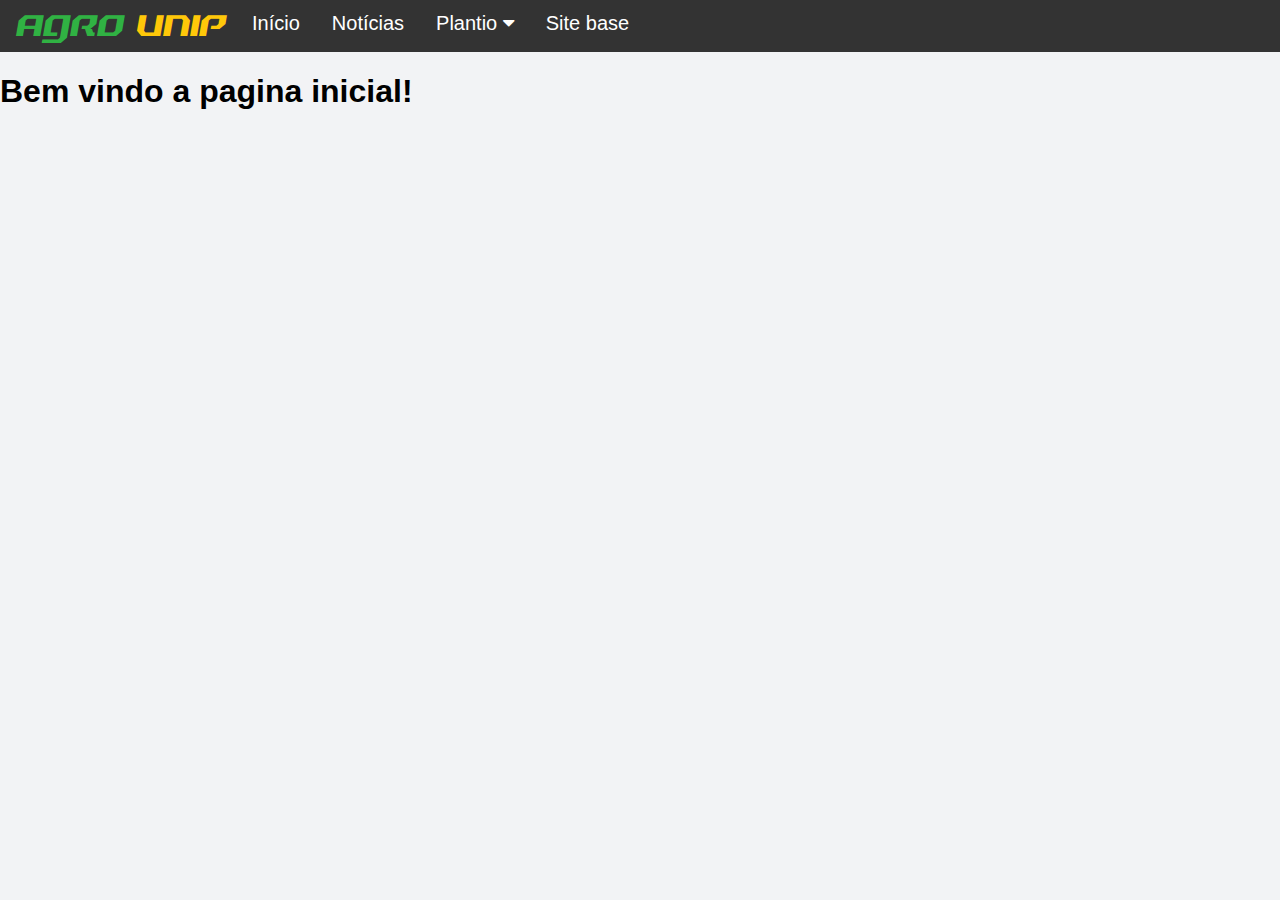
==== index.html @ ce5c4c53 "Merge pull request #2 from Redspe/main" ====
<!DOCTYPE html>
<html lang="pt-br">
<head>
    <meta charset="UTF-8">
    <meta http-equiv="X-UA-Compatible" content="IE=edge">
    <meta name="viewport" content="width=device-width, initial-scale=1.0">
    <link href="/styles/style-index.css" rel="stylesheet">
    <link rel="stylesheet" href="https://cdnjs.cloudflare.com/ajax/libs/font-awesome/4.7.0/css/font-awesome.min.css">
    <title>AgroUnip - Trabalho APS - pág.01</title>
</head>
<body>
    <div class="navbar">
        <a href="/index.html" style="all: unset;">
            <div class="divLogo">
                AgRO <div class="logoUnip">UNIP</div>
            </div>
        </a>
        <a href="/index.html">Início</a>
        <a href="/html/noticias.html">Notícias</a>
        <div class="dropdown">
            <button class="dropbtn">Plantio
                <i class="fa fa-caret-down"></i>
                <i class="fa fa-caret-up"></i>
            </button>
            <div class="dropdown-content">
                <a href="/html/calendarios.html">Calendários</a>
                <a href="/html/preparos.html">Preparos</a>
                <a href="/html/sementes.html">Sementes</a>
                <a href="/html/tecnicas.html">Técnicas</a>
            </div>
        </div>
        <a href="/html/base.html">Site base</a>
    </div>
    <h1 class="titulo">Bem vindo a pagina inicial!</h1>
</body>
</html>
---- styles/style-index.css ----
body {
    margin: auto;
    background-color: #f2f3f5;
    max-width: 2200px;
    font-family: 'Segoe UI', Tahoma, Geneva, Verdana, sans-serif;
}

@font-face {
    font-family: RealityHyper;
    src: url(/fonts/RealityHyperRegular.ttf);
}

@media (min-width:2099px) {
    #us_grid_1 .w-grid-item {
        width: calc(16.6666% - 15px)
    }
}

@media (max-width:2099px) {
    #us_grid_1 .w-grid-item {
        width: calc(16.6666% - 15px)
    }
}

@media (max-width:1799px) {
    #us_grid_1 .w-grid-item {
        width: calc(20% - 15px)
    }
}

@media (max-width:1499px) {
    #us_grid_1 .w-grid-item {
        width: calc(25% - 15px)
    }
}

@media (max-width:1199px) {
    #us_grid_1 .w-grid-item {
        width: calc(33.3333% - 15px)
    }
}

@media (max-width: 899px) {
    #us_grid_1 .w-grid-item {
        width: calc(50% - 15px);
    }
}

@media (max-width: 599px) {
    #us_grid_1 .w-grid-item {
        width: calc(100% - 15px);
        padding: 0;
        margin-bottom: 10px;
    }
}

@media (max-width: 609px) { /* Modo celular */
    #navbar .navbar-desktop {
        display: none;
    } 
    #navbar .navbar-mobile {
        display: block;
    }
    body {
        /* tirar a barra de rolagem */
    }
    body .navbar {
        position: fixed;
    }
    body .main {
        padding-top: 52px;
    }
}

.navbar-mobile {
    display: none;
    color: red;
}

.w-nav-control { /* ESSA MERDA N PERDE A HERANÇAAAAAAAAAAAAAAAAA  */
    /* EU QUERO MUDAR AS COISA E N VAIIIIIIIIIIIII */
    display: block;
    padding: 0 0 0 0;
    background-color: red;
    float: right;
    font-size: 280px;
    inherits: false;
}

.divLogo {
    display: inline;
    font-family: RealityHyper;
    font-size: 36px;
    float: left;
    margin: 5px 10px 5px 8px;
    color: #30b243;
}

.logoUnip {
    display: inline;
    color: #ffc809;
}

.navbar {
    padding: 0px 8px;
    overflow: hidden;
    background-color: #333;
    font-family: 'Segoe UI', Tahoma, Geneva, Verdana, sans-serif;
    width: 100%;
}

.navbar a {
    float: left;
    font-size: 20px;
    color: white;
    text-align: center;
    padding: 12px 16px 14px 16px;
    text-decoration: none;
}

.dropdown {
    float: left;
    overflow: hidden;
}

.dropdown .dropbtn {
    font-size: 20px;
    border: none;
    outline: none;
    color: white;
    padding: 12px 16px 14px 16px;
    background-color: inherit;
    font-family: inherit;
    margin: 0;
}

.navbar a:hover,
.dropdown:hover .dropbtn {
    background-color: #30b243;
}

.dropdown-content {
    display: none;
    position: absolute;
    background-color: #f9f9f9;
    min-width: 160px;
    box-shadow: 0px 8px 16px 0px rgba(0, 0, 0, 0.2);
    z-index: 1;
}

.dropdown-content a {
    float: none;
    color: black;
    padding: 12px 16px;
    text-decoration: none;
    display: block;
    text-align: left;
}

.dropdown-content a:hover {
    background-color: #ddd;
}

.dropdown:hover .dropdown-content {
    display: block;
}

.dropdown:hover .fa-caret-down {
    display: none;
}

.dropdown:hover .fa-caret-up {
    display: inline;
}

.dropdown .fa-caret-up {
    display: none;
}

.navLogo {
    height: 28px;
    margin: 10px 10px 0px 8px;
    float: left;
}

.w-grid-list {
    display: flex;
    flex-wrap: wrap;
    justify-content: center;
}

.card {
    max-width: 350px;
    max-height: 400px;
    border-radius: 0.5rem;
    background-color: #fff;
    box-shadow: 0 0.03rem 0.06rem rgba(0, 0, 0, 0.1),
        0 0.1rem 0.3rem rgba(0, 0, 0, 0.1);
    border: 1px solid transparent;
    display: inline-block;
    margin: 4px;
}

.content {
    padding: 1.1rem;
}

.image {
    border-radius: 0.5rem 0.5rem 0 0;
    object-fit: cover;
    width: 100%;
    height: 160px;
    background-color: rgb(239, 205, 255);
}

.card-title {
    color: #111827;
    font-size: 1.125rem;
    line-height: 1.55rem;
    font-weight: 600;
    text-decoration: none;
    transition: .3s;
}

.card-title:hover {
    color: #30b243;
    transition: .2s;
}

.card-description {
    margin-top: 0.5rem;
    color: #6B7280;
    font-size: 0.875rem;
    line-height: 1.25rem;
}

.card-date {
    font-size: 0.8rem;
    color: #1b1b1b;
}

/*
.action {
    display: inline-flex;
    margin-top: 1rem;
    color: #ffffff;
    font-size: 0.875rem;
    line-height: 1.25rem;
    font-weight: 500;
    align-items: center;
    gap: 0.25rem;
    background-color: #2563EB;
    padding: 4px 8px;
    border-radius: 4px;
}
*/
.action span {
    transition: .3s ease;
}

.action:hover span {
    transform: translateX(4px);
}
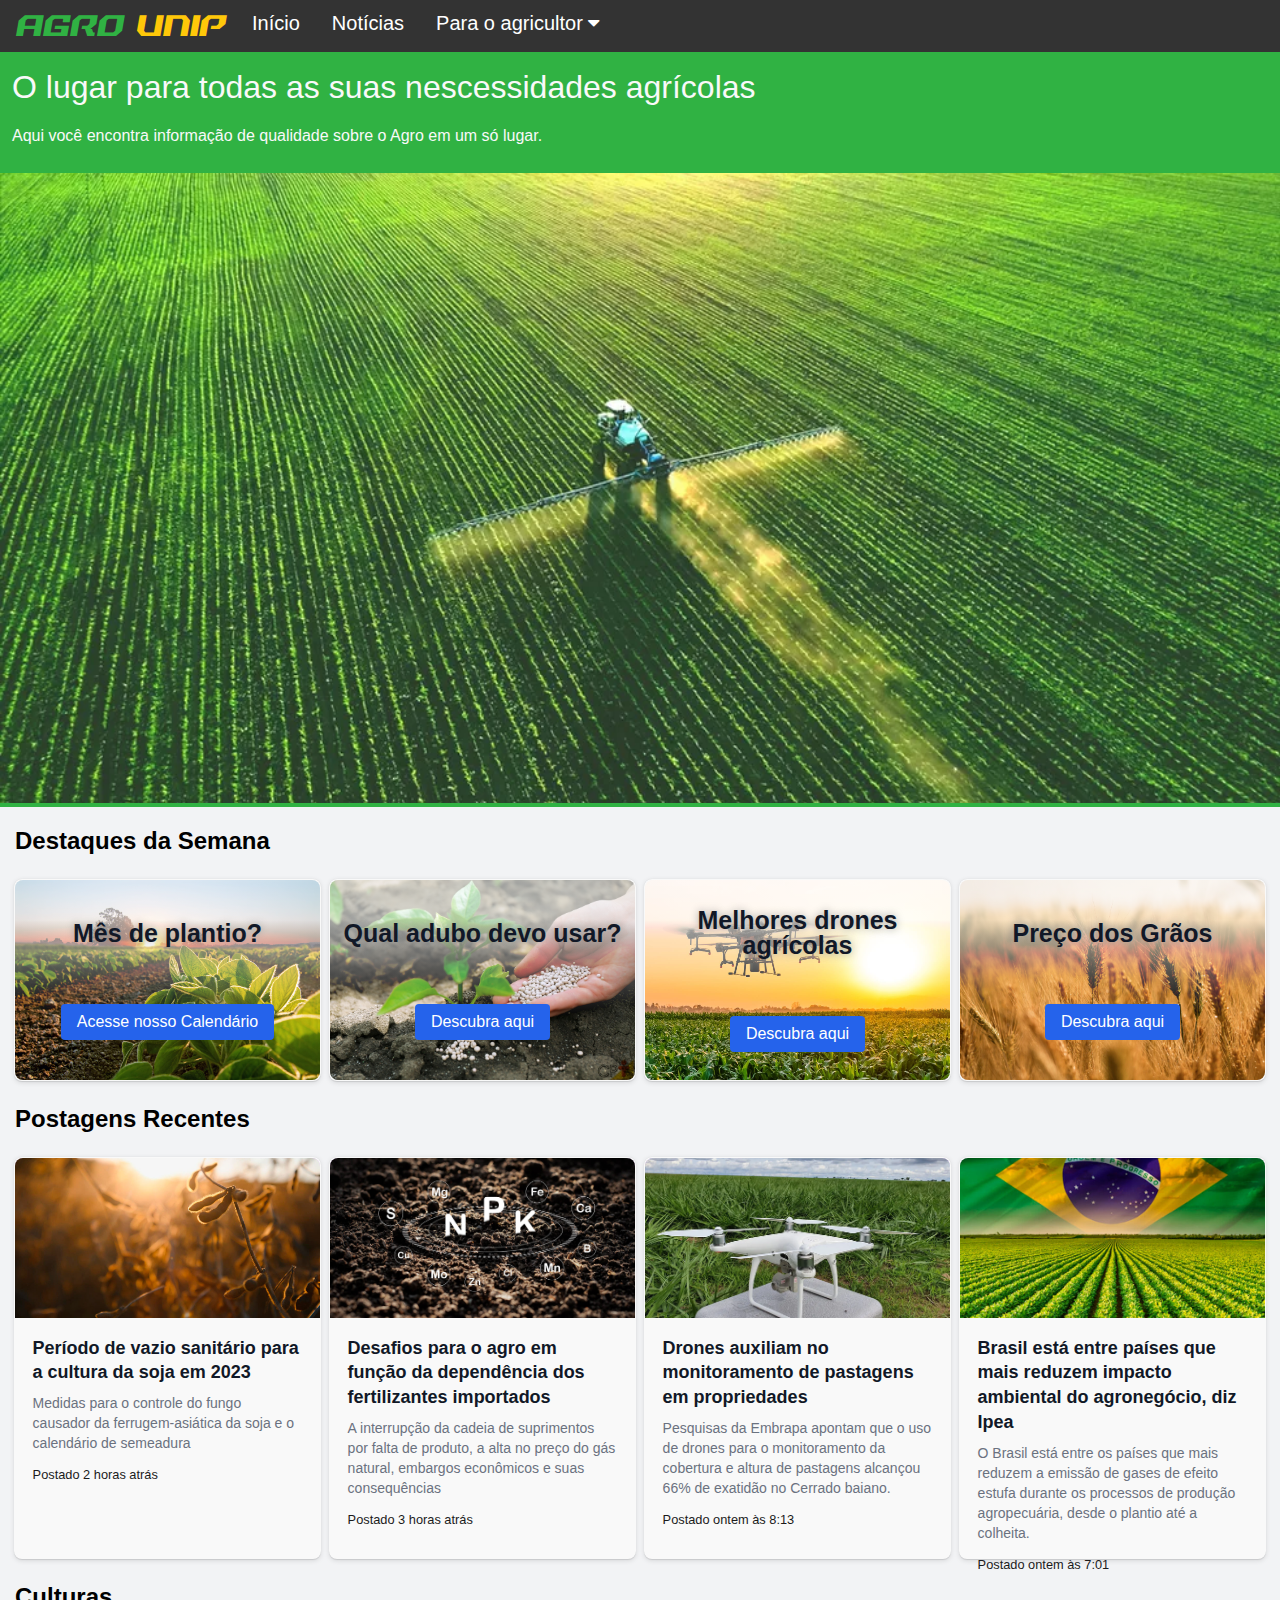
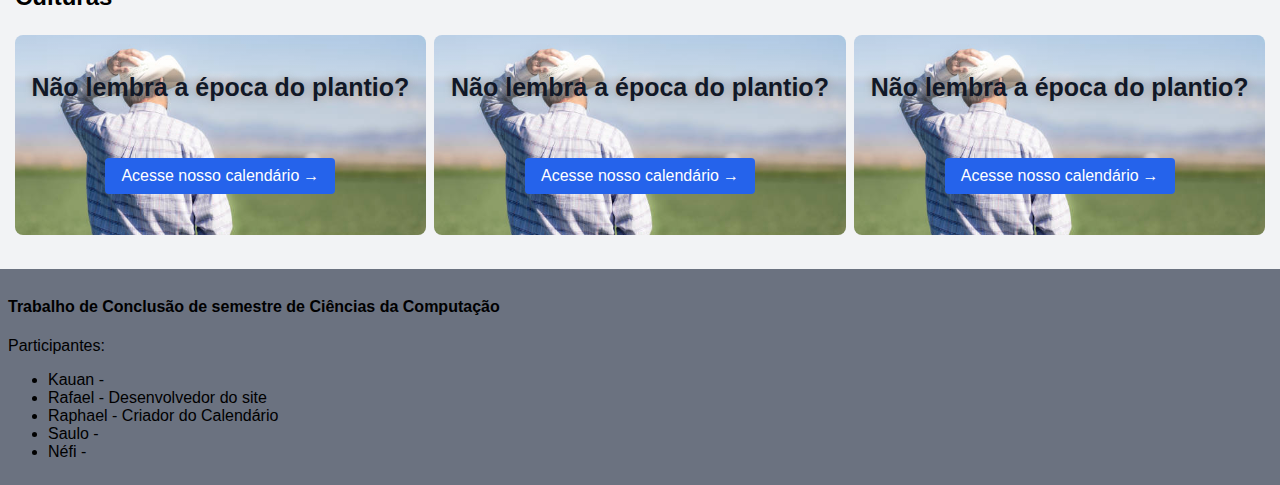
==== commit 80057567: "Merge pull request #3 from Redspe/main" ====
--- a/index.html
+++ b/index.html
@@ -1,36 +1,345 @@
 <!DOCTYPE html>
 <html lang="pt-br">
+
 <head>
-    <meta charset="UTF-8">
-    <meta http-equiv="X-UA-Compatible" content="IE=edge">
-    <meta name="viewport" content="width=device-width, initial-scale=1.0">
-    <link href="/styles/style-index.css" rel="stylesheet">
-    <link rel="stylesheet" href="https://cdnjs.cloudflare.com/ajax/libs/font-awesome/4.7.0/css/font-awesome.min.css">
-    <title>AgroUnip - Trabalho APS - pág.01</title>
+  <meta charset="UTF-8">
+  <meta http-equiv="X-UA-Compatible" content="IE=edge">
+  <meta name="viewport" content="width=device-width, initial-scale=1.0">
+  <link href="/styles/style-index.css" rel="stylesheet">
+  <link rel="stylesheet" href="https://cdnjs.cloudflare.com/ajax/libs/font-awesome/4.7.0/css/font-awesome.min.css">
+  <script src="/js/script.js" type="module"></script>
+  <title>AgroUnip - Trabalho APS - pág.01</title>
 </head>
+
 <body>
-    <div class="navbar">
-        <a href="/index.html" style="all: unset;">
-            <div class="divLogo">
-                AgRO <div class="logoUnip">UNIP</div>
-            </div>
-        </a>
-        <a href="/index.html">Início</a>
-        <a href="/html/noticias.html">Notícias</a>
-        <div class="dropdown">
-            <button class="dropbtn">Plantio
-                <i class="fa fa-caret-down"></i>
-                <i class="fa fa-caret-up"></i>
-            </button>
-            <div class="dropdown-content">
-                <a href="/html/calendarios.html">Calendários</a>
-                <a href="/html/preparos.html">Preparos</a>
-                <a href="/html/sementes.html">Sementes</a>
-                <a href="/html/tecnicas.html">Técnicas</a>
-            </div>
-        </div>
-        <a href="/html/base.html">Site base</a>
-    </div>
-    <h1 class="titulo">Bem vindo a pagina inicial!</h1>
+  <!--  -->
+  <div class="navbar" id="navbar">
+    <a href="/index.html" style="all: unset;">
+      <div class="divLogo" id="logoo">
+        AGRO <div class="logoUnip">UNIP</div>
+      </div>
+    </a>
+    <div class="navbar-desktop">
+      <a href="/index.html" id="inicio">Início</a>
+      <a href="/html/noticias.html">Notícias</a>
+      <div class="dropdown">
+        <button class="dropbtn">Para o agricultor
+          <i class="fa fa-caret-down"></i>
+          <i class="fa fa-caret-up"></i>
+        </button>
+        <div class="dropdown-content">
+          <a href="#recentes">Postagens</a>
+          <a href="#culturas">Culturas</a>
+          <a href="/html/sementes.html">Sementes</a>
+          <a href="/html/tecnicas.html">Técnicas</a>
+        </div>
+      </div>
+    </div>
+    <div class="navbar-mobile">
+      <button class="w-nav-control fa fa-navicon" id="btnMenu"></button>
+      <div class="dropdown-content" id="ddContent" style="display: none;">
+          <a href="#recentes">Postagens</a>
+          <a href="#culturas">Culturas</a>
+          <a href="/html/sementes.html">Sementes</a>
+          <a href="/html/tecnicas.html">Técnicas</a>
+        </div>
+    </div>
+  </div>
+  <main class="main">
+
+    <div class="welcome">
+      <div class="welcome-content">
+        <div class="welcome-text">
+          <h1>O lugar para todas as suas nescessidades agrícolas</h1>
+          <p>Aqui você encontra informação de qualidade sobre o Agro em um só lugar.</p>
+        </div>
+        <img src="/media/inicio.webp">
+      </div>
+    </div>
+
+    <div class="page-content destaques" id="destaques">
+      <h2>Destaques da Semana</h2>
+
+      <div class="w-grid-list" id="us_grid_1">
+
+        <div class="card w-grid-item size_1x1" id="destaque-a">
+          <div class="content-over a">
+            <span class="large-card-title">
+              Mês de plantio?
+            </span>
+            <br>
+            <a href="/html/calendarios.html" class="action" style="text-decoration: none;">
+              Acesse nosso Calendário
+            </a>
+          </div>
+        </div>
+
+        <div class="card w-grid-item size_1x1" id="destaque-b">
+          <div class="content-over b">
+            <span class="large-card-title">
+              Qual adubo devo usar?
+            </span>
+            <br>
+            <a href="/html/calendarios.html" class="action" style="text-decoration: none;">
+              Descubra aqui
+            </a>
+          </div>
+        </div>
+
+        <div class="card w-grid-item size_1x1" id="destaque-c">
+          <div class="content-over c">
+            <span class="large-card-title">
+              Melhores drones agrícolas
+            </span>
+            <br>
+            <a href="/html/calendarios.html" class="action" style="text-decoration: none;">
+              Descubra aqui
+            </a>
+          </div>
+        </div>
+
+        <div class="card w-grid-item size_1x1" id="destaque-d">
+          <div class="content-over d">
+            <span class="large-card-title">
+              Preço dos Grãos
+            </span>
+            <br>
+            <a href="/html/calendarios.html" class="action" style="text-decoration: none;">
+              Descubra aqui
+            </a>
+          </div>
+        </div>
+
+        <div class="card w-grid-item size_1x1" id="destaque-e">
+          <div class="content-over e">
+            <span class="large-card-title">
+              Agro 4.0
+            </span>
+            <br>
+            <a href="/html/calendarios.html" class="action" style="text-decoration: none;">
+              Saiba Mais
+            </a>
+          </div>
+        </div>
+
+        <div class="card w-grid-item size_1x1" id="destaque-f">
+          <div class="content-over f">
+            <span class="large-card-title">
+              Chuva, Geada e Baixas Temperaturas
+            </span>
+            <br>
+            <a href="/html/calendarios.html" class="action" style="text-decoration: none;">
+              Prepare-se
+            </a>
+          </div>
+        </div>
+      </div>
+
+    </div>
+
+    <div class="page-content recentes" id="recentes">
+      <h2>Postagens Recentes</h2>
+      <div class="w-grid-list" id="us_grid_1">
+
+        <article class="card w-grid-item recente-a">
+          <div class="image"><a href="/html/noticias/1.html"><img src="/media/noticia1.jpg" alt="foto de soja"
+                class="image"></a></div>
+          <div class="content">
+            <a href="/html/noticias/1.html" style="text-decoration: none;">
+              <span class="card-title">
+                Período de vazio sanitário para a cultura da soja em 2023
+              </span>
+            </a>
+
+            <p class="card-description">
+              Medidas para o controle do fungo causador
+              da ferrugem-asiática da soja e o calendário de semeadura
+            </p>
+
+            <p class="card-date">
+              Postado 2 horas atrás
+            </p>
+          </div>
+        </article>
+
+        <article class="card w-grid-item recente-b">
+          <div class="image"><a href="/html/noticias/1.html"><img src="/media/noticia2.jpg" alt="nutrientes do solo"
+                class="image"></a></div>
+          <div class="content">
+            <a href="/html/noticias/2.html" style="text-decoration: none;">
+              <span class="card-title">
+                Desafios para o agro em função da dependência dos fertilizantes importados
+              </span>
+            </a>
+
+            <p class="card-description">
+              A interrupção da cadeia de suprimentos por falta de produto, a alta
+              no preço do gás natural, embargos econômicos e suas consequências
+            </p>
+
+            <p class="card-date">
+              Postado 3 horas atrás
+            </p>
+          </div>
+        </article>
+
+        <article class="card w-grid-item recente-c">
+          <div class="image"><a href="/html/noticias/1.html"><img src="/media/agro-drone.webp"
+                class="image"></a>
+          </div>
+          <div class="content">
+            <a href="/html/noticias/1.html" style="text-decoration: none;">
+              <span class="card-title">
+                Drones auxiliam no monitoramento de pastagens em propriedades
+              </span>
+            </a>
+
+            <p class="card-description">
+              Pesquisas da Embrapa apontam que o uso de drones para o monitoramento da 
+              cobertura e altura de pastagens alcançou 66% de exatidão no Cerrado baiano.
+            </p>
+
+            <p class="card-date">
+              Postado ontem às 8:13
+            </p>
+          </div>
+        </article>
+
+        <article class="card w-grid-item recente-d">
+          <div class="image"><a href="/html/noticias/1.html"><img src="/media/brasiL_agro.jpg"
+                class="image"></a>
+          </div>
+          <div class="content">
+            <a href="/html/noticias/1.html" style="text-decoration: none;">
+              <span class="card-title">
+                Brasil está entre países que mais reduzem impacto ambiental do agronegócio, diz Ipea
+              </span>
+            </a>
+
+            <p class="card-description">
+              O Brasil está entre os países que mais reduzem a emissão de gases de efeito estufa 
+              durante os processos de produção agropecuária, desde o plantio até a colheita.
+            </p>
+
+            <p class="card-date">
+              Postado ontem às 7:01
+            </p>
+          </div>
+        </article>
+
+        <article class="card w-grid-item recente-e">
+          <div class="image"><a href="/html/noticias/1.html"><img src="/media/agro-campanha.jpg"
+                class="image"></a>
+          </div>
+          <div class="content">
+            <a href="/html/noticias/1.html" style="text-decoration: none;">
+              <span class="card-title">
+                Com 30 mil vagas abertas, agro investe para tentar virar 'paixão nacional'
+              </span>
+            </a>
+
+            <p class="card-description">
+              70% da população tem uma percepção positiva do agronegócio nacional. E os 30% restantes? 
+              Como fazer com que esse número de simpatizantes cresça?
+            </p>
+
+            <p class="card-date">
+              Postado 2 dias atrás
+            </p>
+          </div>
+        </article>
+        
+        <article class="card w-grid-item recente-f">
+          <div class="image"><a href="/html/noticias/1.html"><img src="/media/plantacao-de-soja-03.jpg"
+                class="image"></a>
+          </div>
+          <div class="content">
+            <a href="/html/noticias/1.html" style="text-decoration: none;">
+              <span class="card-title">
+                Período de vazio sanitário para a cultura da soja em 2023
+              </span>
+            </a>
+
+            <p class="card-description">
+              O vazio sanitário como medida para o controle do fungo causador
+              da ferrugem-asiática da soja e o calendário de semeadura
+            </p>
+
+            <p class="card-date">
+              Postado 2 dias atrás
+            </p>
+          </div>
+        </article>
+        
+      </div>
+    </div>
+
+    <div class="page-content culturas" id="culturas">
+      <h2>Culturas</h2>
+      <div class="w-grid-list" id="us_grid_1">
+
+        <div class="large-card">
+          <div class="content-over">
+            <span class="large-card-title">
+              Não lembra a época do plantio?
+            </span>
+            <br>
+            <a href="/html/calendarios.html" class="action" style="text-decoration: none;">
+              Acesse nosso calendário
+              <span aria-hidden="true">
+                →
+              </span>
+            </a>
+          </div>
+        </div>
+
+        <div class="large-card">
+          <div class="content-over">
+            <span class="large-card-title">
+              Não lembra a época do plantio?
+            </span>
+            <br>
+            <a href="/html/calendarios.html" class="action" style="text-decoration: none;">
+              Acesse nosso calendário
+              <span aria-hidden="true">
+                →
+              </span>
+            </a>
+          </div>
+        </div>
+
+        <div class="large-card">
+          <div class="content-over">
+            <span class="large-card-title">
+              Não lembra a época do plantio?
+            </span>
+            <br>
+            <a href="/html/calendarios.html" class="action" style="text-decoration: none;">
+              Acesse nosso calendário
+              <span aria-hidden="true">
+                →
+              </span>
+            </a>
+          </div>
+        </div>
+
+      </div>
+    </div>
+
+  </main>
+
+  <footer>
+    <h4>Trabalho de Conclusão de semestre de Ciências da Computação</h4>
+    <p>Participantes:</p>
+    <ul>
+      <li>Kauan - </li>
+      <li>Rafael - Desenvolvedor do site</li>
+      <li>Raphael - Criador do Calendário</li>
+      <li>Saulo - </li>
+      <li>Néfi - </li>
+    </ul>
+  </footer>
+
 </body>
+
 </html>--- a/styles/style-index.css
+++ b/styles/style-index.css
@@ -1,8 +1,13 @@
+:root {
+    --grad:  linear-gradient(rgba(255, 255, 255, 0.6) 20% ,rgb(0, 0, 0) 70%);
+}
+
 body {
     margin: auto;
     background-color: #f2f3f5;
     max-width: 2200px;
     font-family: 'Segoe UI', Tahoma, Geneva, Verdana, sans-serif;
+    overflow-x: hidden;
 }
 
 @font-face {
@@ -14,35 +19,78 @@
     #us_grid_1 .w-grid-item {
         width: calc(16.6666% - 15px)
     }
+    #culturas .large-card {
+        width: calc(33.3333% - 15px);
+        display: flex;
+        flex-direction: column;
+    }
 }
 
 @media (max-width:2099px) {
     #us_grid_1 .w-grid-item {
         width: calc(16.6666% - 15px)
     }
+    #culturas .large-card {
+        width: calc(33.3333% - 15px);
+        display: flex;
+        flex-direction: column;
+    }
+    #us_grid_1 .recente-d, #us_grid_1 .recente-e{
+        display: unset;
+    }
 }
 
 @media (max-width:1799px) {
     #us_grid_1 .w-grid-item {
         width: calc(20% - 15px)
     }
+
+    #us_grid_1 .recente-f, #destaque-f{
+        display: none;
+    }
+
+    #destaques .destaque-f{
+        display: none;
+    }
 }
 
 @media (max-width:1499px) {
     #us_grid_1 .w-grid-item {
         width: calc(25% - 15px)
     }
+    #us_grid_1 .cultura-a, #us_grid_1 .recente-e, .recente-f, #destaque-e, #destaque-f {
+        display: none;
+    }
 }
 
 @media (max-width:1199px) {
     #us_grid_1 .w-grid-item {
         width: calc(33.3333% - 15px)
     }
+    #us_grid_1 .recente-d, #destaque-d {
+        display: none;
+    }
+    #culturas .large-card {
+        width: calc(50% - 15px);
+        display: flex;
+        flex-direction: column;
+    }
 }
 
 @media (max-width: 899px) {
     #us_grid_1 .w-grid-item {
         width: calc(50% - 15px);
+    }
+    #us_grid_1 .recente-d, #destaque-d{
+        display: unset;
+    }
+    #us_grid_1 .recente-e, #us_grid_1 .recente-f{
+        display: none;
+    }
+    #culturas .large-card {
+        width: calc(100% - 15px);
+        display: flex;
+        flex-direction: column;
     }
 }
 
@@ -52,20 +100,28 @@
         padding: 0;
         margin-bottom: 10px;
     }
-}
-
-@media (max-width: 609px) { /* Modo celular */
+    #us_grid_1 .recente-d, #us_grid_1 .recente-e, #us_grid_1 .recente-f, #us_grid_1 .destaque-e{
+        display: none;
+    }
+}
+
+@media (max-width: 619px) { /* Modo celular */
     #navbar .navbar-desktop {
         display: none;
     } 
     #navbar .navbar-mobile {
-        display: block;
+        display: flex;
+        flex-direction: column;
+        align-items: flex-end;
+        min-height: 52px;
+
     }
     body {
-        /* tirar a barra de rolagem */
+        overflow: auto;
     }
     body .navbar {
         position: fixed;
+        z-index: 2;
     }
     body .main {
         padding-top: 52px;
@@ -77,14 +133,38 @@
     color: red;
 }
 
-.w-nav-control { /* ESSA MERDA N PERDE A HERANÇAAAAAAAAAAAAAAAAA  */
-    /* EU QUERO MUDAR AS COISA E N VAIIIIIIIIIIIII */
+#btnMenu {
     display: block;
-    padding: 0 0 0 0;
-    background-color: red;
     float: right;
-    font-size: 280px;
-    inherits: false;
+    font-size: 30px;
+    height: 54px;
+    width: 54px;
+    border: unset;
+    background-color: #0000;
+    color: #FFF;
+}
+
+#ddContent a{
+    color: #FFF;
+    font-size: 30px;
+    min-width: 275px;
+}
+
+#ddContent a:hover{
+    background-color: #30b243;
+}
+
+#ddContent {
+    display: none;
+    position: relative;
+    background-color: #0000;
+    box-shadow: none;
+    padding: 15px 0 25px 0 ;
+    width: 100%;
+}
+
+a:hover ~ #ddContent{
+    display: none !important;
 }
 
 .divLogo {
@@ -106,7 +186,7 @@
     overflow: hidden;
     background-color: #333;
     font-family: 'Segoe UI', Tahoma, Geneva, Verdana, sans-serif;
-    width: 100%;
+    width: calc(100% - 16px);
 }
 
 .navbar a {
@@ -134,8 +214,7 @@
     margin: 0;
 }
 
-.navbar a:hover,
-.dropdown:hover .dropbtn {
+.navbar a:hover, .dropdown:hover .dropbtn {
     background-color: #30b243;
 }
 
@@ -143,7 +222,7 @@
     display: none;
     position: absolute;
     background-color: #f9f9f9;
-    min-width: 160px;
+    min-width: 194px;
     box-shadow: 0px 8px 16px 0px rgba(0, 0, 0, 0.2);
     z-index: 1;
 }
@@ -183,6 +262,37 @@
     float: left;
 }
 
+.welcome{
+    background-color: #30b243;
+
+    margin-bottom: 15px;
+}
+
+.welcome-content img{
+    width: 100%;
+    max-height: 70dvh;
+    object-fit: cover;
+}
+
+.welcome-content {
+    display: inline;    
+}
+
+.welcome-text {
+    padding: 12px;
+    width: 90%;
+    color: #f9f9f9;
+}
+
+.welcome-text h1 {
+    font-weight: 450;
+    margin-top: 5px;
+}
+
+.page-content h2 {
+    padding-left: 15px;
+}
+
 .w-grid-list {
     display: flex;
     flex-wrap: wrap;
@@ -193,12 +303,22 @@
     max-width: 350px;
     max-height: 400px;
     border-radius: 0.5rem;
-    background-color: #fff;
+    background-color: #f9f9f9;
     box-shadow: 0 0.03rem 0.06rem rgba(0, 0, 0, 0.1),
         0 0.1rem 0.3rem rgba(0, 0, 0, 0.1);
     border: 1px solid transparent;
     display: inline-block;
     margin: 4px;
+    transition: .3s;
+}
+
+.card:hover {
+    background-color: #FFF;
+    box-shadow: 0.05rem 0.2rem 0.3rem rgba(0, 0, 0, 0.2),
+        0 0.1rem 0.3rem rgba(0, 0, 0, 0.1);
+    border: 1px solid transparent;
+    transform: scale(1.015);
+    transition: .3s;
 }
 
 .content {
@@ -239,25 +359,87 @@
     color: #1b1b1b;
 }
 
-/*
+
 .action {
     display: inline-flex;
-    margin-top: 1rem;
+    margin-top: 2.5rem;
     color: #ffffff;
-    font-size: 0.875rem;
+    font-size: 1rem;
     line-height: 1.25rem;
     font-weight: 500;
     align-items: center;
     gap: 0.25rem;
     background-color: #2563EB;
-    padding: 4px 8px;
+    padding: 8px 16px;
     border-radius: 4px;
-}
-*/
-.action span {
-    transition: .3s ease;
-}
-
-.action:hover span {
-    transform: translateX(4px);
+    transition: .3s;
+}
+
+.action:hover{
+    scale: 1.025;
+    transition: .3s;
+}
+
+.large-card {
+    max-width: none;
+    margin: 4px;
+    width: calc(100% - 18px);
+}
+
+.large-card-title {
+    font-size: 25px;
+    color: #111827;
+    line-height: 1.55rem;
+    font-weight: 600;
+    text-decoration: none;
+    text-shadow: 0rem 0rem 0.5rem rgb(158, 158, 158);
+
+}
+
+.content-over {
+    padding: 1.1rem;
+    background-image: linear-gradient(rgba(255, 255, 255, 0.3) 20% ,rgb(0, 0, 0) 70%), url('/media/calendario.jpg');
+    text-align: center;
+    border-radius: 0.5rem;
+    height: 200px;
+    padding: 0px;
+    background-repeat:no-repeat;
+    background-size:cover;
+    background-position: 0px 40%;
+    background-blend-mode:lighten;
+    display: flex;
+    justify-content: center;
+    align-items: center;
+    flex-direction: column;
+}
+
+.destaques .a {
+    background-image: var(--grad), url('/media/plantio.jpg');
+    background-blend-mode: lighten;
+}
+
+.destaques .b {
+    background-image: var(--grad), url('/media/adubo.jpg');
+}
+
+.destaques .c {
+    background-image: var(--grad), url('/media/drone-agro.jpg');
+}
+
+.destaques .d {
+    background-image: var(--grad), url('/media/trigo.jpg');
+}
+
+.destaques .e {
+    background-image: var(--grad), url('/media/tecnologia-no-agro.jpeg');
+}
+
+.destaques .f {
+    background-image: var(--grad), url('/media/adubo.jpg');
+}
+
+footer {
+    margin-top: 30px;
+    padding: 8px 8px;
+    background-color: #6B7280;
 }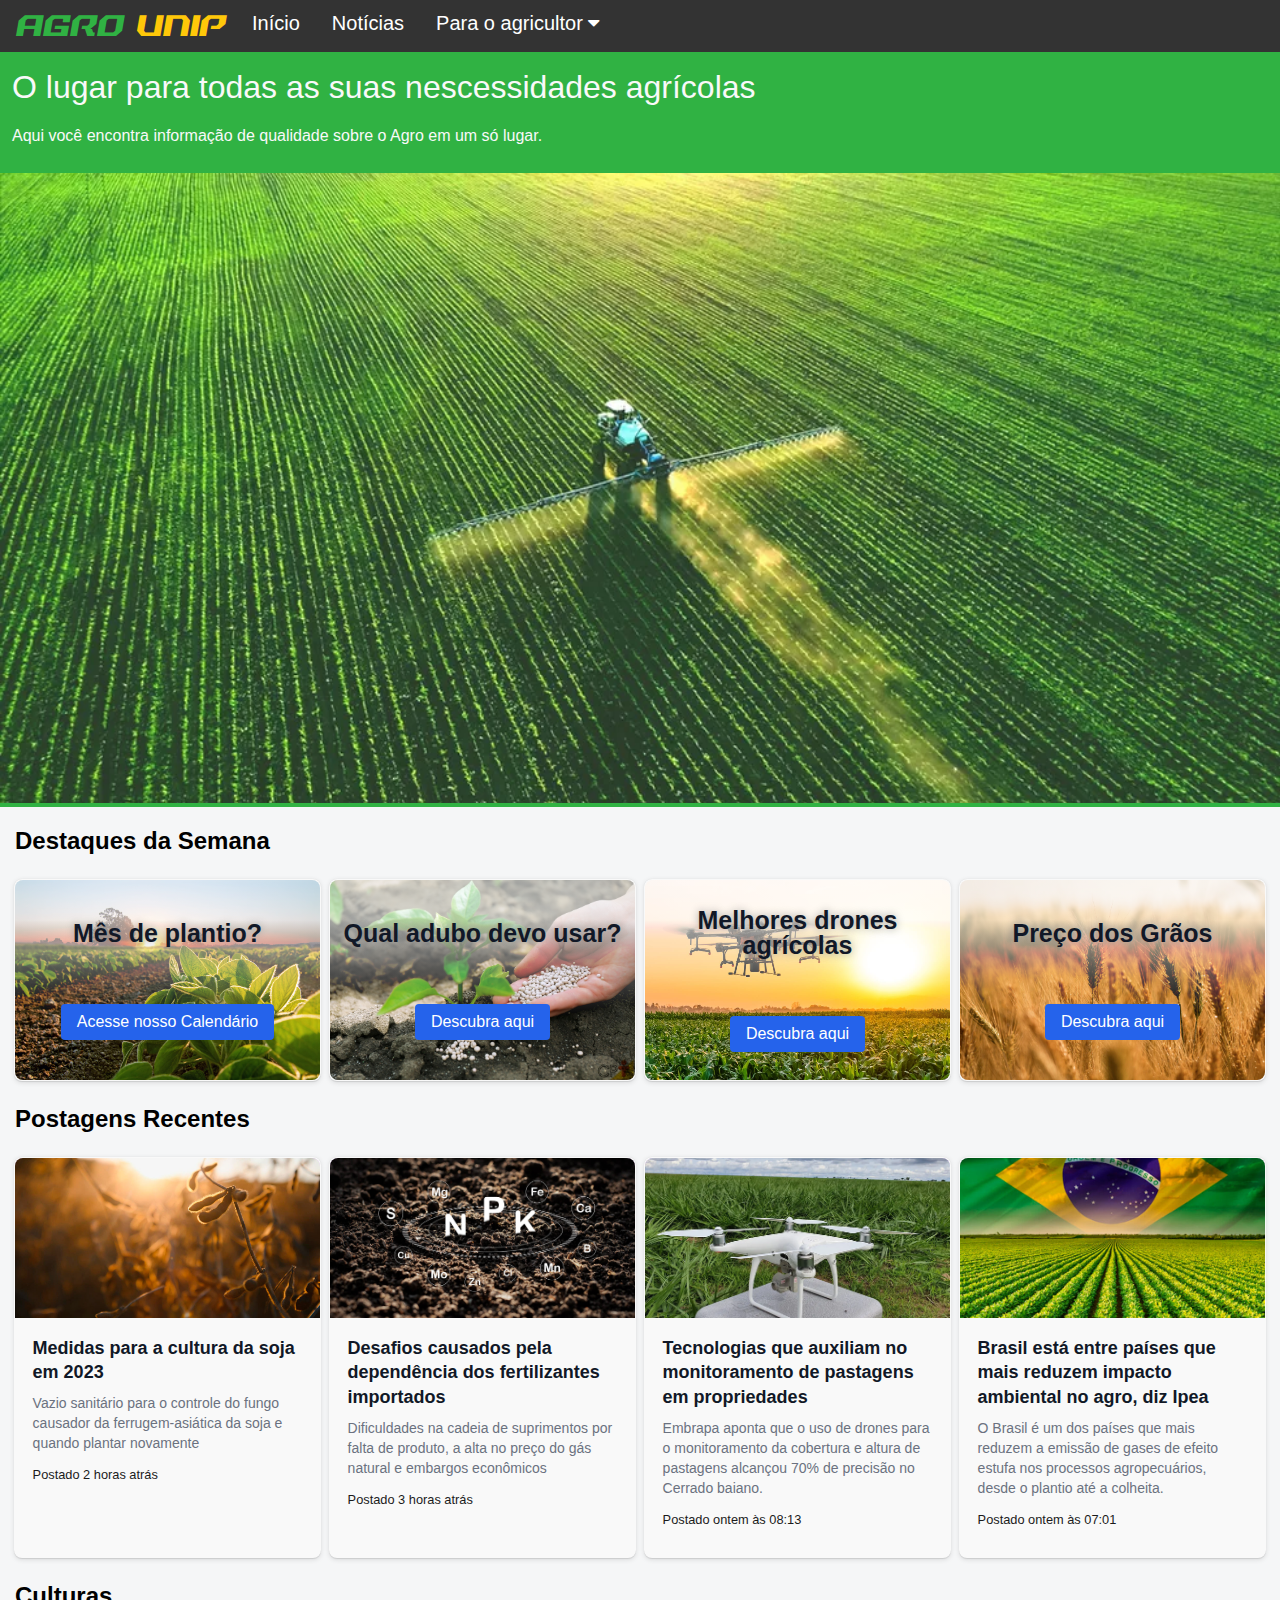
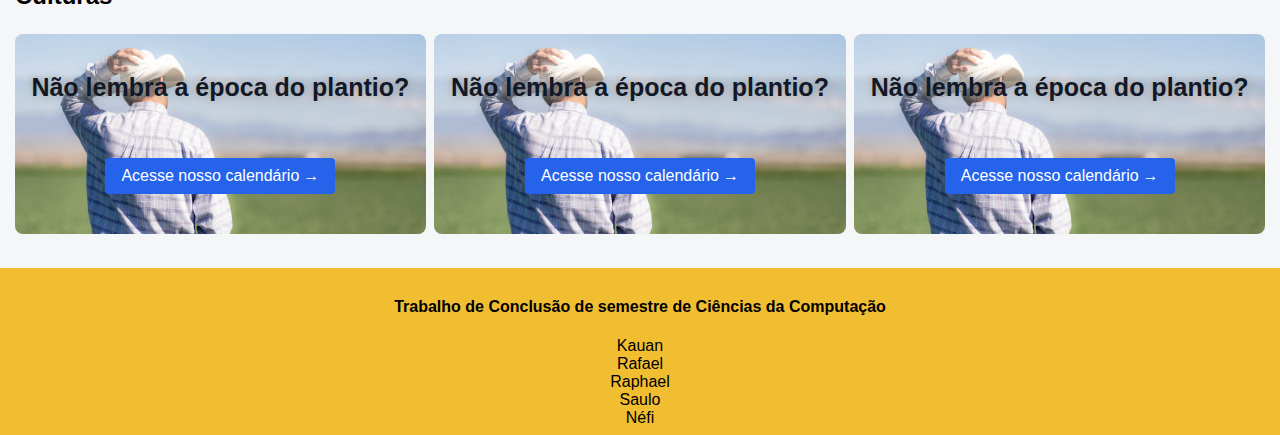
==== commit d876991e: "Changed:" ====
--- a/index.html
+++ b/index.html
@@ -8,41 +8,42 @@
   <link href="/styles/style-index.css" rel="stylesheet">
   <link rel="stylesheet" href="https://cdnjs.cloudflare.com/ajax/libs/font-awesome/4.7.0/css/font-awesome.min.css">
   <script src="/js/script.js" type="module"></script>
-  <title>AgroUnip - Trabalho APS - pág.01</title>
+  <title>Início - AgroUnip</title>
 </head>
 
 <body>
-  <!--  -->
+  <!-- Navbar do Desktop -->
   <div class="navbar" id="navbar">
-    <a href="/index.html" style="all: unset;">
+    <a href="/index.html#" style="all: unset;">
       <div class="divLogo" id="logoo">
         AGRO <div class="logoUnip">UNIP</div>
       </div>
     </a>
     <div class="navbar-desktop">
-      <a href="/index.html" id="inicio">Início</a>
-      <a href="/html/noticias.html">Notícias</a>
+      <a href="/index.html#" id="inicio">Início</a>
+      <a href="/index.html#destaques">Notícias</a>
       <div class="dropdown">
         <button class="dropbtn">Para o agricultor
           <i class="fa fa-caret-down"></i>
           <i class="fa fa-caret-up"></i>
         </button>
         <div class="dropdown-content">
-          <a href="#recentes">Postagens</a>
-          <a href="#culturas">Culturas</a>
-          <a href="/html/sementes.html">Sementes</a>
+          <a href="/html/calendarios.html">Calendários</a>
+          <a href="/index.html#culturas">Culturas</a>
           <a href="/html/tecnicas.html">Técnicas</a>
         </div>
       </div>
     </div>
+
+    <!-- Navbar do Celular -->
     <div class="navbar-mobile">
       <button class="w-nav-control fa fa-navicon" id="btnMenu"></button>
       <div class="dropdown-content" id="ddContent" style="display: none;">
-          <a href="#recentes">Postagens</a>
-          <a href="#culturas">Culturas</a>
-          <a href="/html/sementes.html">Sementes</a>
-          <a href="/html/tecnicas.html">Técnicas</a>
-        </div>
+        <a href="/index.html#destaques">Notícias</a>
+        <a href="/html/calendarios.html">Calendários</a>
+        <a href="/index.html#culturas">Culturas</a>
+        <a href="/html/tecnicas.html">Técnicas</a>
+      </div>
     </div>
   </div>
   <main class="main">
@@ -80,7 +81,7 @@
               Qual adubo devo usar?
             </span>
             <br>
-            <a href="/html/calendarios.html" class="action" style="text-decoration: none;">
+            <a href="/html/noticias/1.html" class="action" style="text-decoration: none;">
               Descubra aqui
             </a>
           </div>
@@ -147,13 +148,13 @@
           <div class="content">
             <a href="/html/noticias/1.html" style="text-decoration: none;">
               <span class="card-title">
-                Período de vazio sanitário para a cultura da soja em 2023
-              </span>
-            </a>
-
-            <p class="card-description">
-              Medidas para o controle do fungo causador
-              da ferrugem-asiática da soja e o calendário de semeadura
+                Medidas para a cultura da soja em 2023
+              </span>
+            </a>
+
+            <p class="card-description">
+              Vazio sanitário para o controle do fungo causador
+              da ferrugem-asiática da soja e quando plantar novamente
             </p>
 
             <p class="card-date">
@@ -168,13 +169,13 @@
           <div class="content">
             <a href="/html/noticias/2.html" style="text-decoration: none;">
               <span class="card-title">
-                Desafios para o agro em função da dependência dos fertilizantes importados
-              </span>
-            </a>
-
-            <p class="card-description">
-              A interrupção da cadeia de suprimentos por falta de produto, a alta
-              no preço do gás natural, embargos econômicos e suas consequências
+                Desafios causados pela dependência dos fertilizantes importados
+              </span>
+            </a>
+
+            <p class="card-description">
+              Dificuldades na cadeia de suprimentos por falta de produto, a alta
+              no preço do gás natural e embargos econômicos
             </p>
 
             <p class="card-date">
@@ -184,63 +185,60 @@
         </article>
 
         <article class="card w-grid-item recente-c">
-          <div class="image"><a href="/html/noticias/1.html"><img src="/media/agro-drone.webp"
-                class="image"></a>
-          </div>
-          <div class="content">
-            <a href="/html/noticias/1.html" style="text-decoration: none;">
-              <span class="card-title">
-                Drones auxiliam no monitoramento de pastagens em propriedades
-              </span>
-            </a>
-
-            <p class="card-description">
-              Pesquisas da Embrapa apontam que o uso de drones para o monitoramento da 
-              cobertura e altura de pastagens alcançou 66% de exatidão no Cerrado baiano.
-            </p>
-
-            <p class="card-date">
-              Postado ontem às 8:13
+          <div class="image"><a href="/html/noticias/1.html"><img src="/media/agro-drone.webp" class="image"></a>
+          </div>
+          <div class="content">
+            <a href="/html/noticias/1.html" style="text-decoration: none;">
+              <span class="card-title">
+                Tecnologias que auxiliam no monitoramento de pastagens em propriedades
+              </span>
+            </a>
+
+            <p class="card-description">
+              Embrapa aponta que o uso de drones para o monitoramento da
+              cobertura e altura de pastagens alcançou 70% de precisão no Cerrado baiano.
+            </p>
+
+            <p class="card-date">
+              Postado ontem às 08:13
             </p>
           </div>
         </article>
 
         <article class="card w-grid-item recente-d">
-          <div class="image"><a href="/html/noticias/1.html"><img src="/media/brasiL_agro.jpg"
-                class="image"></a>
-          </div>
-          <div class="content">
-            <a href="/html/noticias/1.html" style="text-decoration: none;">
-              <span class="card-title">
-                Brasil está entre países que mais reduzem impacto ambiental do agronegócio, diz Ipea
-              </span>
-            </a>
-
-            <p class="card-description">
-              O Brasil está entre os países que mais reduzem a emissão de gases de efeito estufa 
-              durante os processos de produção agropecuária, desde o plantio até a colheita.
-            </p>
-
-            <p class="card-date">
-              Postado ontem às 7:01
+          <div class="image"><a href="/html/noticias/1.html"><img src="/media/brasiL_agro.jpg" class="image"></a>
+          </div>
+          <div class="content">
+            <a href="/html/noticias/1.html" style="text-decoration: none;">
+              <span class="card-title">
+                Brasil está entre países que mais reduzem impacto ambiental no agro, diz Ipea
+              </span>
+            </a>
+
+            <p class="card-description">
+              O Brasil é um dos países que mais reduzem a emissão de gases de efeito estufa
+              nos processos agropecuários, desde o plantio até a colheita.
+            </p>
+
+            <p class="card-date">
+              Postado ontem às 07:01
             </p>
           </div>
         </article>
 
         <article class="card w-grid-item recente-e">
-          <div class="image"><a href="/html/noticias/1.html"><img src="/media/agro-campanha.jpg"
-                class="image"></a>
-          </div>
-          <div class="content">
-            <a href="/html/noticias/1.html" style="text-decoration: none;">
-              <span class="card-title">
-                Com 30 mil vagas abertas, agro investe para tentar virar 'paixão nacional'
-              </span>
-            </a>
-
-            <p class="card-description">
-              70% da população tem uma percepção positiva do agronegócio nacional. E os 30% restantes? 
-              Como fazer com que esse número de simpatizantes cresça?
+          <div class="image"><a href="/html/noticias/1.html"><img src="/media/agro-campanha.jpg" class="image"></a>
+          </div>
+          <div class="content">
+            <a href="/html/noticias/1.html" style="text-decoration: none;">
+              <span class="card-title">
+                Técnicas recentes para otimizar o uso de água no campo
+              </span>
+            </a>
+
+            <p class="card-description">
+              A utilização excessiva dos recursos hídricos pode esgotar o acesso, causando
+              danos ao meio ambiente e também na sua cultura. Saiba como evitar.
             </p>
 
             <p class="card-date">
@@ -248,21 +246,20 @@
             </p>
           </div>
         </article>
-        
+
         <article class="card w-grid-item recente-f">
-          <div class="image"><a href="/html/noticias/1.html"><img src="/media/plantacao-de-soja-03.jpg"
-                class="image"></a>
-          </div>
-          <div class="content">
-            <a href="/html/noticias/1.html" style="text-decoration: none;">
-              <span class="card-title">
-                Período de vazio sanitário para a cultura da soja em 2023
-              </span>
-            </a>
-
-            <p class="card-description">
-              O vazio sanitário como medida para o controle do fungo causador
-              da ferrugem-asiática da soja e o calendário de semeadura
+          <div class="image"><a href="/html/noticias/1.html"><img src="/media/trator.jpg" class="image"></a>
+          </div>
+          <div class="content">
+            <a href="/html/noticias/1.html" style="text-decoration: none;">
+              <span class="card-title">
+                Novos defensivos agrícolas chegam ao Brasil
+              </span>
+            </a>
+
+            <p class="card-description">
+              Com a crescente demanda pelos produtos fitossanitários importados, várias marcas
+              lançam suas novas formulações no mercado nacional.
             </p>
 
             <p class="card-date">
@@ -270,7 +267,7 @@
             </p>
           </div>
         </article>
-        
+
       </div>
     </div>
 
@@ -330,14 +327,11 @@
 
   <footer>
     <h4>Trabalho de Conclusão de semestre de Ciências da Computação</h4>
-    <p>Participantes:</p>
-    <ul>
-      <li>Kauan - </li>
-      <li>Rafael - Desenvolvedor do site</li>
-      <li>Raphael - Criador do Calendário</li>
-      <li>Saulo - </li>
-      <li>Néfi - </li>
-    </ul>
+      <li>Kauan</li>
+      <li>Rafael</li>
+      <li>Raphael</li>
+      <li>Saulo</li>
+      <li>Néfi</li>
   </footer>
 
 </body>
--- a/styles/style-index.css
+++ b/styles/style-index.css
@@ -1,10 +1,10 @@
 :root {
-    --grad:  linear-gradient(rgba(255, 255, 255, 0.6) 20% ,rgb(0, 0, 0) 70%);
+    --grad: linear-gradient(rgba(255, 255, 255, 0.6) 20%, rgb(0, 0, 0) 70%);
 }
 
 body {
     margin: auto;
-    background-color: #f2f3f5;
+    background-color: #f5f6f7;
     max-width: 2200px;
     font-family: 'Segoe UI', Tahoma, Geneva, Verdana, sans-serif;
     overflow-x: hidden;
@@ -19,6 +19,7 @@
     #us_grid_1 .w-grid-item {
         width: calc(16.6666% - 15px)
     }
+
     #culturas .large-card {
         width: calc(33.3333% - 15px);
         display: flex;
@@ -30,12 +31,15 @@
     #us_grid_1 .w-grid-item {
         width: calc(16.6666% - 15px)
     }
+
     #culturas .large-card {
         width: calc(33.3333% - 15px);
         display: flex;
         flex-direction: column;
     }
-    #us_grid_1 .recente-d, #us_grid_1 .recente-e{
+
+    #us_grid_1 .recente-d,
+    #us_grid_1 .recente-e {
         display: unset;
     }
 }
@@ -45,11 +49,12 @@
         width: calc(20% - 15px)
     }
 
-    #us_grid_1 .recente-f, #destaque-f{
-        display: none;
-    }
-
-    #destaques .destaque-f{
+    #us_grid_1 .recente-f,
+    #destaque-f {
+        display: none;
+    }
+
+    #destaques .destaque-f {
         display: none;
     }
 }
@@ -58,7 +63,12 @@
     #us_grid_1 .w-grid-item {
         width: calc(25% - 15px)
     }
-    #us_grid_1 .cultura-a, #us_grid_1 .recente-e, .recente-f, #destaque-e, #destaque-f {
+
+    #us_grid_1 .cultura-a,
+    #us_grid_1 .recente-e,
+    .recente-f,
+    #destaque-e,
+    #destaque-f {
         display: none;
     }
 }
@@ -67,9 +77,12 @@
     #us_grid_1 .w-grid-item {
         width: calc(33.3333% - 15px)
     }
-    #us_grid_1 .recente-d, #destaque-d {
-        display: none;
-    }
+
+    #us_grid_1 .recente-d,
+    #destaque-d {
+        display: none;
+    }
+
     #culturas .large-card {
         width: calc(50% - 15px);
         display: flex;
@@ -81,12 +94,17 @@
     #us_grid_1 .w-grid-item {
         width: calc(50% - 15px);
     }
-    #us_grid_1 .recente-d, #destaque-d{
+
+    #us_grid_1 .recente-d,
+    #destaque-d {
         display: unset;
     }
-    #us_grid_1 .recente-e, #us_grid_1 .recente-f{
-        display: none;
-    }
+
+    #us_grid_1 .recente-e,
+    #us_grid_1 .recente-f {
+        display: none;
+    }
+
     #culturas .large-card {
         width: calc(100% - 15px);
         display: flex;
@@ -100,15 +118,22 @@
         padding: 0;
         margin-bottom: 10px;
     }
-    #us_grid_1 .recente-d, #us_grid_1 .recente-e, #us_grid_1 .recente-f, #us_grid_1 .destaque-e{
-        display: none;
-    }
-}
-
-@media (max-width: 619px) { /* Modo celular */
+
+    #us_grid_1 .recente-d,
+    #us_grid_1 .recente-e,
+    #us_grid_1 .recente-f,
+    #us_grid_1 .destaque-e {
+        display: none;
+    }
+}
+
+@media (max-width: 619px) {
+
+    /* Modo celular */
     #navbar .navbar-desktop {
         display: none;
-    } 
+    }
+
     #navbar .navbar-mobile {
         display: flex;
         flex-direction: column;
@@ -116,13 +141,16 @@
         min-height: 52px;
 
     }
+
     body {
         overflow: auto;
     }
+
     body .navbar {
         position: fixed;
         z-index: 2;
     }
+
     body .main {
         padding-top: 52px;
     }
@@ -144,13 +172,13 @@
     color: #FFF;
 }
 
-#ddContent a{
+#ddContent a {
     color: #FFF;
     font-size: 30px;
     min-width: 275px;
 }
 
-#ddContent a:hover{
+#ddContent a:hover {
     background-color: #30b243;
 }
 
@@ -159,11 +187,11 @@
     position: relative;
     background-color: #0000;
     box-shadow: none;
-    padding: 15px 0 25px 0 ;
+    padding: 15px 0 25px 0;
     width: 100%;
 }
 
-a:hover ~ #ddContent{
+a:hover~#ddContent {
     display: none !important;
 }
 
@@ -214,7 +242,8 @@
     margin: 0;
 }
 
-.navbar a:hover, .dropdown:hover .dropbtn {
+.navbar a:hover,
+.dropdown:hover .dropbtn {
     background-color: #30b243;
 }
 
@@ -262,20 +291,20 @@
     float: left;
 }
 
-.welcome{
+.welcome {
     background-color: #30b243;
 
     margin-bottom: 15px;
 }
 
-.welcome-content img{
+.welcome-content img {
     width: 100%;
     max-height: 70dvh;
     object-fit: cover;
 }
 
 .welcome-content {
-    display: inline;    
+    display: inline;
 }
 
 .welcome-text {
@@ -375,7 +404,7 @@
     transition: .3s;
 }
 
-.action:hover{
+.action:hover {
     scale: 1.025;
     transition: .3s;
 }
@@ -398,15 +427,15 @@
 
 .content-over {
     padding: 1.1rem;
-    background-image: linear-gradient(rgba(255, 255, 255, 0.3) 20% ,rgb(0, 0, 0) 70%), url('/media/calendario.jpg');
+    background-image: linear-gradient(rgba(255, 255, 255, 0.3) 20%, rgb(0, 0, 0) 70%), url('/media/calendario.jpg');
     text-align: center;
     border-radius: 0.5rem;
     height: 200px;
     padding: 0px;
-    background-repeat:no-repeat;
-    background-size:cover;
+    background-repeat: no-repeat;
+    background-size: cover;
     background-position: 0px 40%;
-    background-blend-mode:lighten;
+    background-blend-mode: lighten;
     display: flex;
     justify-content: center;
     align-items: center;
@@ -438,8 +467,44 @@
     background-image: var(--grad), url('/media/adubo.jpg');
 }
 
+#calendario {
+    display: flex;
+    flex-direction: column;
+    align-items: center;
+    padding: 15px;
+}
+
+#tabelas h2 {
+    padding-top: 25px;
+}
+
+#tabelas table {
+    border: 1px solid black;
+    width: 100%;
+}
+
+tr, td, th {
+    text-align: left;
+    padding: 10px;
+    
+}
+
+#tabelas td:nth-child(1), td:nth-child(2) {
+    width: 150px;
+}
+
+#tabelas td:nth-child(3) {
+    width: 250px;
+}
+
+#tabelas tr:nth-child(odd) {
+    background-color: #b4eba9;
+    width: 300px;
+}
+
 footer {
     margin-top: 30px;
     padding: 8px 8px;
-    background-color: #6B7280;
+    text-align: center;
+    background-color: #f1be32;
 }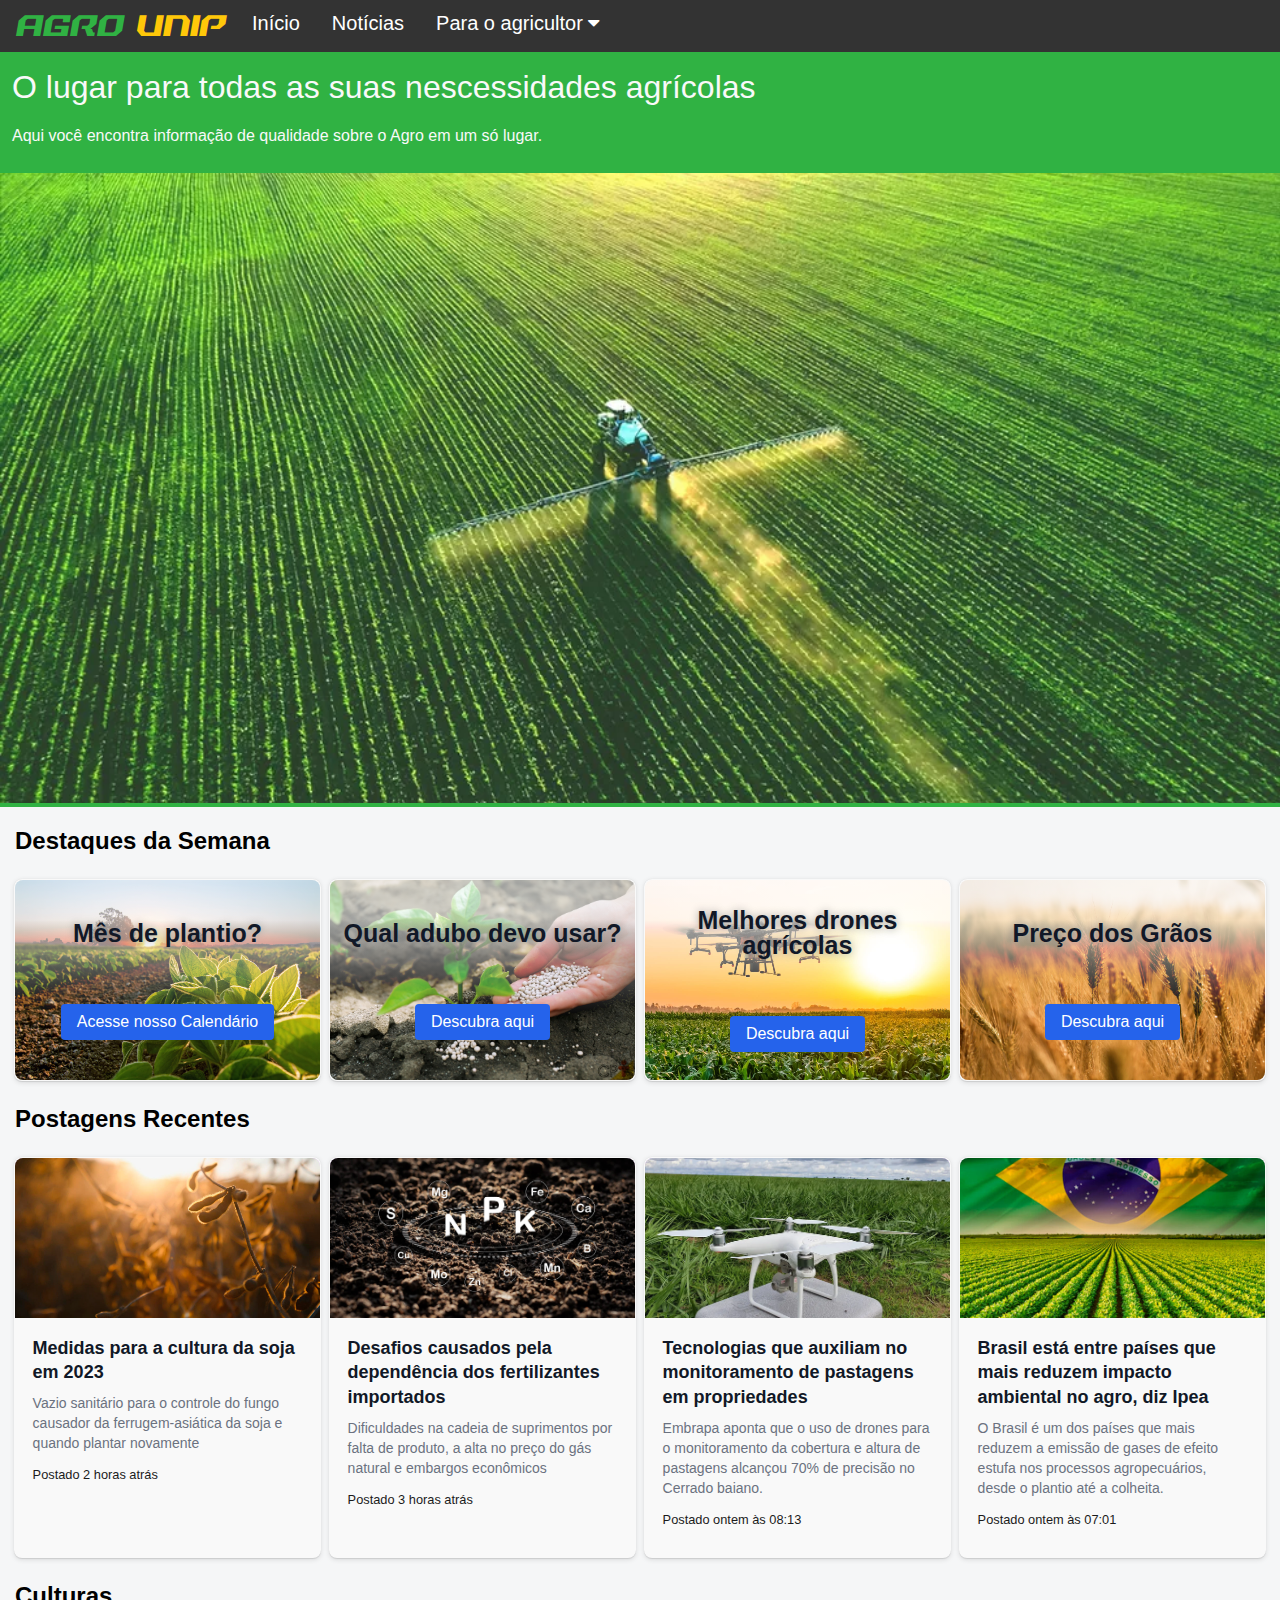
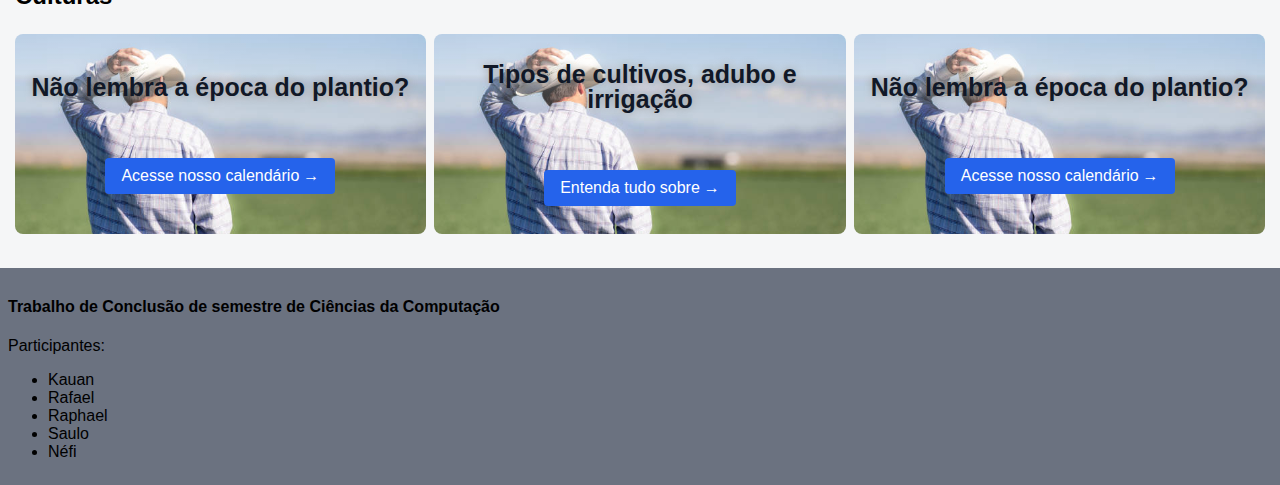
==== commit 9ffc8422: "Calendario lunar e Culturas" ====
--- a/index.html
+++ b/index.html
@@ -293,6 +293,21 @@
         <div class="large-card">
           <div class="content-over">
             <span class="large-card-title">
+              Tipos de cultivos, adubo e irrigação
+            </span>
+            <br>
+            <a href="/html/calendarios.html#culturas" class="action" style="text-decoration: none;">
+              Entenda tudo sobre
+              <span aria-hidden="true">
+                →
+              </span>
+            </a>
+          </div>
+        </div>
+
+        <div class="large-card">
+          <div class="content-over">
+            <span class="large-card-title">
               Não lembra a época do plantio?
             </span>
             <br>
@@ -305,21 +320,6 @@
           </div>
         </div>
 
-        <div class="large-card">
-          <div class="content-over">
-            <span class="large-card-title">
-              Não lembra a época do plantio?
-            </span>
-            <br>
-            <a href="/html/calendarios.html" class="action" style="text-decoration: none;">
-              Acesse nosso calendário
-              <span aria-hidden="true">
-                →
-              </span>
-            </a>
-          </div>
-        </div>
-
       </div>
     </div>
 
@@ -327,11 +327,14 @@
 
   <footer>
     <h4>Trabalho de Conclusão de semestre de Ciências da Computação</h4>
+    <p>Participantes:</p>
+    <ul>
       <li>Kauan</li>
       <li>Rafael</li>
       <li>Raphael</li>
       <li>Saulo</li>
       <li>Néfi</li>
+    </ul>
   </footer>
 
 </body>
--- a/styles/style-index.css
+++ b/styles/style-index.css
@@ -505,6 +505,5 @@
 footer {
     margin-top: 30px;
     padding: 8px 8px;
-    text-align: center;
-    background-color: #f1be32;
+    background-color: #6B7280;
 }